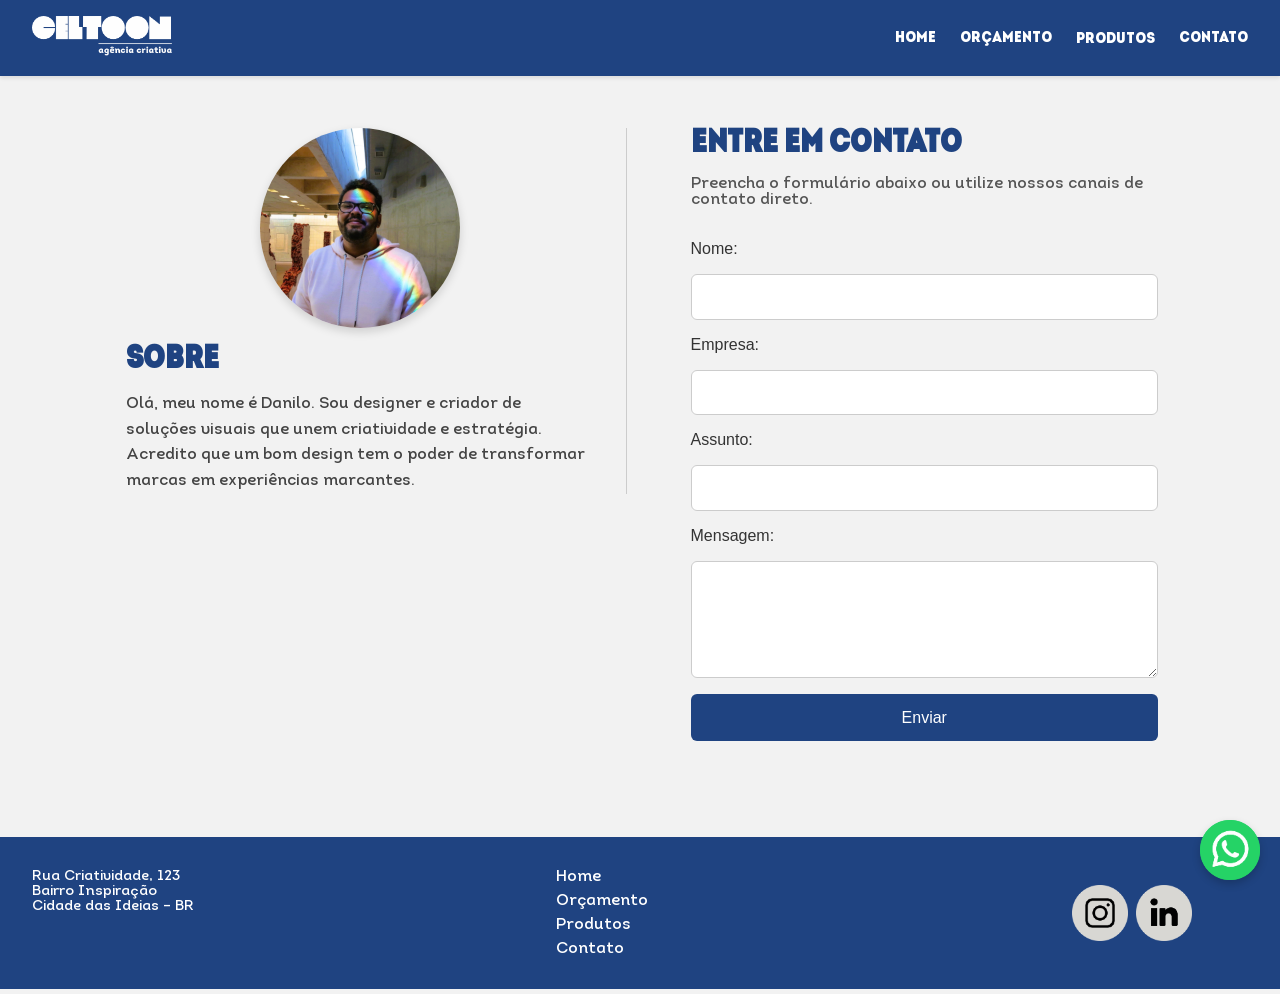
==== contato.html @ dd34f904 "Reduce logo height from 50px to 40px" ====
<!DOCTYPE html>
<html lang="pt-BR">
<head>
  <meta charset="UTF-8">
  <meta name="viewport" content="width=device-width, initial-scale=1.0">
  <title>Contato Celtoon | Solicite seu Projeto de Design e 3D com o Danilo</title>
<meta name="description" content="Tem uma ideia ou projeto? Entre em contato com a Celtoon. Fale diretamente com o Danilo para orçamentos de modelagem 3D, branding e soluções visuais em São Paulo.">
<meta name="keywords" content="contato agência criativa, contratar designer 3d sp, orçamento identidade visual, falar com danilo celtoon, design de embalagens contato">

<meta property="og:type" content="website">
<meta property="og:title" content="Fale com a Celtoon Agência Criativa">
<meta property="og:description" content="Transforme sua marca com soluções de design estratégico. Envie uma mensagem e vamos conversar sobre seu próximo projeto.">
<meta property="og:image" content="https://celtoon.com.br/imagem/sua-foto.JPG"> <meta property="og:url" content="https://celtoon.com.br/contato.html">

<link rel="canonical" href="https://celtoon.com.br/contato.html">
<link rel="icon" type="image/png" href="favicon.png">
  <title>Contato</title>
  <style>
 
      /* ==========================================
     FONTS / RESET / VARIÁVEIS
     ========================================== */
  @font-face {
    font-family: 'IntroCondBlackFree';
    src: url('IntroCondBlackFree.woff2') format('woff2');
    font-weight: normal;
    font-style: normal;
  }
  @font-face {
    font-family: 'IntroRegularAlt';
    src: url('IntroRegularAlt.woff2') format('woff2');
    font-weight: normal;
    font-style: normal;
  }

  :root{
    --brand: #1F4381;
    --brand-dark: #16315f;
    --bg: #f2f2f2;
    --text: #333;
  }

  /* Evita a página mexer lateralmente */
  html, body { overflow-x: hidden; }

  /* RESET */
  * { margin: 0; padding: 0; box-sizing: border-box; }

  body { font-family: 'Arial', sans-serif; background: var(--bg); color: var(--text); }
  a { text-decoration: none; }

  /* FADE-IN: só aplica a ocultação se o JS está presente (classe .js é adicionada via script) */
  .js .fade-in {
    opacity: 0;
    transform: translateY(50px);
    transition: opacity 0.8s ease, transform 0.8s ease;
  }
  .js .fade-in.visible {
    opacity: 1;
    transform: translateY(0);
  }
    
  /* ==========================================
     NAVBAR
     ========================================== */
  nav {
    display: flex; 
    justify-content: space-between; 
    align-items: center;
    padding: 1rem 2rem; 
    background: var(--brand);
    position: fixed; 
    top: 0; 
    left: 0; 
    width: 100%; 
    z-index: 1000;
    box-shadow: 0 2px 4px rgba(0,0,0,0.1); 
    transition: top 0.3s ease;
  }
    
  .logo img { 
    height: 40px; 
  }
  .nav-links { 
    display: flex; 
    align-items: center; 
    gap: 1.5rem; 
    position: relative; 
  }
  .nav-links a { 
    color: #fff; 
    font-family: 'IntroCondBlackFree', sans-serif; 
    font-weight: 500; 
  }
  .dropdown { 
    position: relative; 
  }
  .dropdown-content { 
    display: none; 
    position: absolute; 
    top: 100%; 
    left: 0; 
    background-color: var(--brand); 
    min-width: 200px; 
    border-radius: 4px; 
    box-shadow: 0 2px 8px rgba(0,0,0,0.1); 
  }
  .dropdown-content a { 
    display: block; 
    padding: 0.75rem 1rem; 
    color: #fff; 
  }
  .dropdown:hover .dropdown-content { 
    display: block; 
  }
  .social-icons { 
    display: flex; 
    gap: 0.5rem; 
  }
  .social-icons a { 
    display: flex; 
    justify-content: center; 
    align-items: center; 
    width: 40px; 
    height: 40px; 
    background-color: var(--brand); 
    border-radius: 50%; 
  }
  .social-icons img {
    width: 40px; 
    height: 40px; 
    filter: invert(1); 
  }
  .menu-toggle { 
    display: none; 
    font-size: 2rem; 
    background: none; 
    border: none; 
    color: #fff; 
    cursor: pointer; 
    z-index: 1001; 
  }

  /* NAV - MOBILE */
  @media (max-width: 768px) {
    .menu-toggle { 
      display: block; 
    }
    .nav-links { 
      display: none; 
      flex-direction: column; 
      background: var(--brand); 
      position: absolute; 
      top: 70px; 
      right: 20px; 
      padding: 1rem; 
      box-shadow: 0 4px 10px rgba(0,0,0,0.1); 
      z-index: 999; 
    }
    .nav-links a { 
      color: #fff; 
    }
    .nav-links.active { 
      display: flex; 
    }
    .dropdown-content { 
      position: static; 
      box-shadow: none; 
      margin-top: 0.5rem;
    }
  }

  /* ==========================================
     WHATSAPP FLOAT
     ========================================== */
  .whatsapp-float { 
    position: fixed; 
    width: 60px; 
    height: 60px; 
    bottom: 20px; 
    right: 20px; 
    z-index: 1000; 
    background-color: #25d366; 
    border-radius: 50%; 
    box-shadow: 0 4px 8px rgba(0,0,0,0.2); 
    display: flex; 
    align-items: center; 
    justify-content: center; 
    transition: transform 0.3s; 
  }
  .whatsapp-float:hover { 
    transform: scale(1.1); 
  }
  .whatsapp-float img { 
    width: 60px; 
    height: 60px; 
  }

    
/* === SEÇÃO CONTATO === */
/* Container principal contato */
.contato {
  display: flex;
  justify-content: center;
  align-items: flex-start;
  gap: 2rem;
  max-width: 1100px;
  margin: 6rem auto 4rem auto; /* espaço da navbar */
  padding: 2rem;
  border-left: 4px solid transparent;
}

/* Coluna esquerda (sobre) */
.sobre-contato {
  flex: 1;
  padding-right: 2rem;
  border-right: 1px solid #ccc;
}

.sobre-contato img {
  display: block;              /* permite centralizar */
  margin: 0 auto 1rem auto;    /* centraliza horizontalmente */
  width: 200px;                /* define tamanho fixo */
  height: 200px;               /* mesmo valor para altura */
  border-radius: 50%;          /* deixa circular */
  object-fit: cover;           /* garante que a imagem preencha sem distorcer */
  box-shadow: 0 4px 10px rgba(0,0,0,0.15); /* opcional: sombra elegante */
}

.sobre-contato h2 {
  font-family: 'IntroCondBlackFree', sans-serif;
  font-size: 2rem;
  margin-bottom: 1rem;
  color: #1F4381;
}

.sobre-contato p {
  font-family: 'IntroRegularAlt', sans-serif;
  font-size: 1rem;
  line-height: 1.6;
  color: #444;
}

/* Coluna direita (formulário) */
.form-col {
  flex: 1;
  padding-left: 2rem;
}

.form-col h1 {
  font-family: 'IntroCondBlackFree', sans-serif;
  font-size: 2rem;
  margin-bottom: 1rem;
  color: #1F4381;
}

.form-col p {
  font-family: 'IntroRegularAlt', sans-serif;
  font-size: 1rem;
  margin-bottom: 2rem;
  color: #555;
}

/* Form elegante */
.form-contato {
  display: flex;
  flex-direction: column;
  gap: 1rem;
}

.form-contato input,
.form-contato textarea {
  padding: 0.8rem;
  border: 1px solid #ccc;
  border-radius: 6px;
  font-size: 1rem;
}

.form-contato button {
  background-color: #1F4381;
  color: white;
  border: none;
  padding: 0.9rem;
  border-radius: 6px;
  font-size: 1rem;
  cursor: pointer;
  transition: background 0.3s ease;
}

.form-contato button:hover {
  background-color: #16315e;
}

/* Responsividade: empilha colunas no mobile */
@media (max-width: 768px) {
  .contato {
    flex-direction: column;
    padding: 1rem;
  }

  .sobre-contato {
    border-right: none;
    padding-right: 0;
    margin-bottom: 2rem;
  }

  .form-col {
    padding-left: 0;
  }
}


    
     /* ==========================================
     CTA / CLIENTES / FOOTER
     ========================================== */
  .cta-section { 
    min-height: 100vh; 
    background-image: url('Fundo1.png'); 
    background-size: cover; 
    background-position: center;
    display: flex; 
    align-items: center; 
    justify-content: space-between; 
    padding: 8rem 4rem; 
    color: #fff;
    margin-top: 2rem; 
  }
  .cta-text { 
    font-family: 'IntroCondBlackFree', sans-serif;
    letter-spacing: 1px; 
    width: 50%;
    font-size: 2rem; 
    padding-right: 2rem; 
  }
  .cta-button { 
    width: 50%;
    display: flex;
    justify-content: center;
    align-items: center;
  }
  .cta-button a { 
    padding: 1rem 2rem; 
    background-color: #fff; 
    border-radius: 8px; 
    color: var(--brand); 
    font-family: 'IntroRegularAlt', sans-serif; 
    text-decoration: none; 
    transition: background 0.3s ease; 
  }
  .cta-button a:hover {
    background-color: #e0e0e0;
  }

  /* clientes - agora sem regra .visible separada (usamos .fade-in) */
  .clientes-section { 
    min-height: 60vh; 
    background-color: #fff; 
    padding: 2rem; 
    display: flex; 
    flex-direction: column; 
    justify-content: center; 
    align-items: center;
  }
  .clientes-section h2 {
    font-family: 'IntroCondBlackFree', sans-serif;
    font-size: 2rem; 
    color: var(--brand);
    margin-bottom: 2rem; 
    text-align: center;
  }
  .clientes-grid { 
    display: flex; 
    flex-wrap: wrap; 
    justify-content: center;
    gap: 3rem; 
    max-width: 960px; 
    margin: 0 auto;
  }
  .clientes-grid img { 
    flex: 0 1 calc(25% - 3rem);
    max-width: 120px; 
    height: 60px;
    object-fit: contain; 
    transition: transform 0.3s ease;
  }
  .clientes-grid img:hover { 
    transform: scale(1.1);
  }

  footer { 
    background-color: var(--brand);
    color: white; 
    padding: 2rem; 
    display: flex;
    justify-content: space-between;
    flex-wrap: wrap;
  }
  .footer-address { 
    width: 30%; 
    font-size: 0.9rem;
    font-family: 'IntroRegularAlt', sans-serif; 
  }
  .footer-links { 
    display: flex; 
    flex-direction: column; 
    gap: 0.5rem; width: 30%;
  }
  .footer-links a {
    font-family: 'IntroRegularAlt', sans-serif; 
    color: white; 
    font-weight: 500; 
  }
    
/* Ícones */
.social-icons {
  display: flex;
  gap: 1.5rem;
  align-items: center;
  justify-content: center; /* garante centralização */
  padding-right: 4rem;
}

.social-icons img {
  width: 56px;
  height: 56px;
  transition: opacity 0.3s ease;
}

.social-icons img:hover {
  opacity: 0.8;
}

/* ========== MOBILE ========== */
@media (max-width: 768px) {
  .cta-section {
    flex-direction: column;
    text-align: center;
  }

  .cta-text,
  .cta-button {
    width: 100%;
    padding: 1rem 0;
  }

  /* Esconde endereço e links */
  .footer-address,
  .footer-links {
    display: none;
  }

  /* Centraliza ícones no mobile */
  .social-icons {
    justify-content: center;
    padding-right: 0;
    margin-top: 1rem;
    margin-left: 7rem;     
    gap: 1rem;
  }

  .social-icons img {
    width: 50px;
    height: 50px;
  }

  .nav-links {
    flex-direction: column;
  }
}
    
  </style>
</head>
<body>


  <!-- NAVBAR -->
  <nav>
    <div class="logo"><img src="Logo_png.png" alt="Logo da empresa"></div>
    <button class="menu-toggle" aria-label="Abrir menu">&#9776;</button>
    <div class="nav-links">
      <a href="index.html">Home</a>
      <a href="orcamento.html">Orçamento</a>
      <div class="dropdown">
        <a href="#produtos">Produtos</a>
        <div class="dropdown-content">
          <a href="impressão.html">Impressão</a>
          <a href="criacao.html">Criação</a>
          <a href="digital.html">Digital</a>
          <a href="redes-sociais.html">Redes Sociais</a>
        </div>
      </div>
      <a href="contato.html">Contato</a>
    </div>
  </nav>
  
  <!-- Seção Contato -->
<section class="contato">
  <!-- Coluna esquerda -->
  <div class="sobre-contato">
    <img src="imagem/sua-foto.JPG" alt="Danilo Celso - Designer e Fundador da Celtoon Agência Criativa">
    <h2>Sobre</h2>
    <p>
      Olá, meu nome é Danilo. Sou designer e criador de soluções visuais que unem criatividade e estratégia. 
      Acredito que um bom design tem o poder de transformar marcas em experiências marcantes.
    </p>
  </div>

  <!-- Coluna direita -->
  <div class="form-col">
    <h1>Entre em Contato</h1>
    <p>Preencha o formulário abaixo ou utilize nossos canais de contato direto.</p>

    <form action="https://formspree.io/f/mqakjlep" method="POST" class="form-contato">
      <label for="nome">Nome:</label>
      <input type="text" id="nome" name="nome" required>

      <label for="empresa">Empresa:</label>
      <input type="text" id="empresa" name="empresa">

      <label for="assunto">Assunto:</label>
      <input type="text" id="assunto" name="assunto" required>

      <label for="mensagem">Mensagem:</label>
      <textarea id="mensagem" name="mensagem" rows="5" required></textarea>

      <button type="submit">Enviar</button>
    </form>

  </div>
</section>
  <!-- FOOTER -->
  <footer>
    <div class="footer-address">Rua Criatividade, 123<br>Bairro Inspiração<br>Cidade das Ideias – BR</div>
    <div class="footer-links"><a href="index.html">Home</a><a href="orcamento.html">Orçamento</a><a href="#produtos">Produtos</a><a href="contato.html">Contato</a></div>
    <div class="social-icons"><a href="https://www.instagram.com/celtoon.agencia/" target="_blank"><img src="instagram.png" alt="Instagram"></a><a href="https://www.linkedin.com/in/danilo-celso-da-silva-256686204/" target="_blank"><img src="linkedin.png" alt="LinkedIn"></a></div>
  </footer>

  <a href="https://wa.me/+5511994950389" class="whatsapp-float" target="_blank" aria-label="Fale conosco pelo WhatsApp"><img src="whats2.png" alt="WhatsApp" /></a>



    <script>

  (function(){
    'use strict';

    const $ = sel => document.querySelector(sel);

    // NAVBAR hide on scroll
    (function navbarScroll(){
      const navbar = $('nav');
      if(!navbar) return;
      let lastScrollTop = 0;
      window.addEventListener('scroll', () => {
        const scrollTop = window.scrollY || document.documentElement.scrollTop;
        if (scrollTop > lastScrollTop) navbar.style.top = `-${navbar.offsetHeight}px`;
        else navbar.style.top = '0';
        lastScrollTop = scrollTop <= 0 ? 0 : scrollTop;
      }, { passive: true });
    })();

    // MENU TOGGLE
    (function menuToggle(){
      const toggleBtn = $('.menu-toggle');
      const navLinks = $('.nav-links');
      if(!toggleBtn || !navLinks) return;
      toggleBtn.addEventListener('click', () => navLinks.classList.toggle('active'));
    })();


    })();


  </script>

</body>
</html>
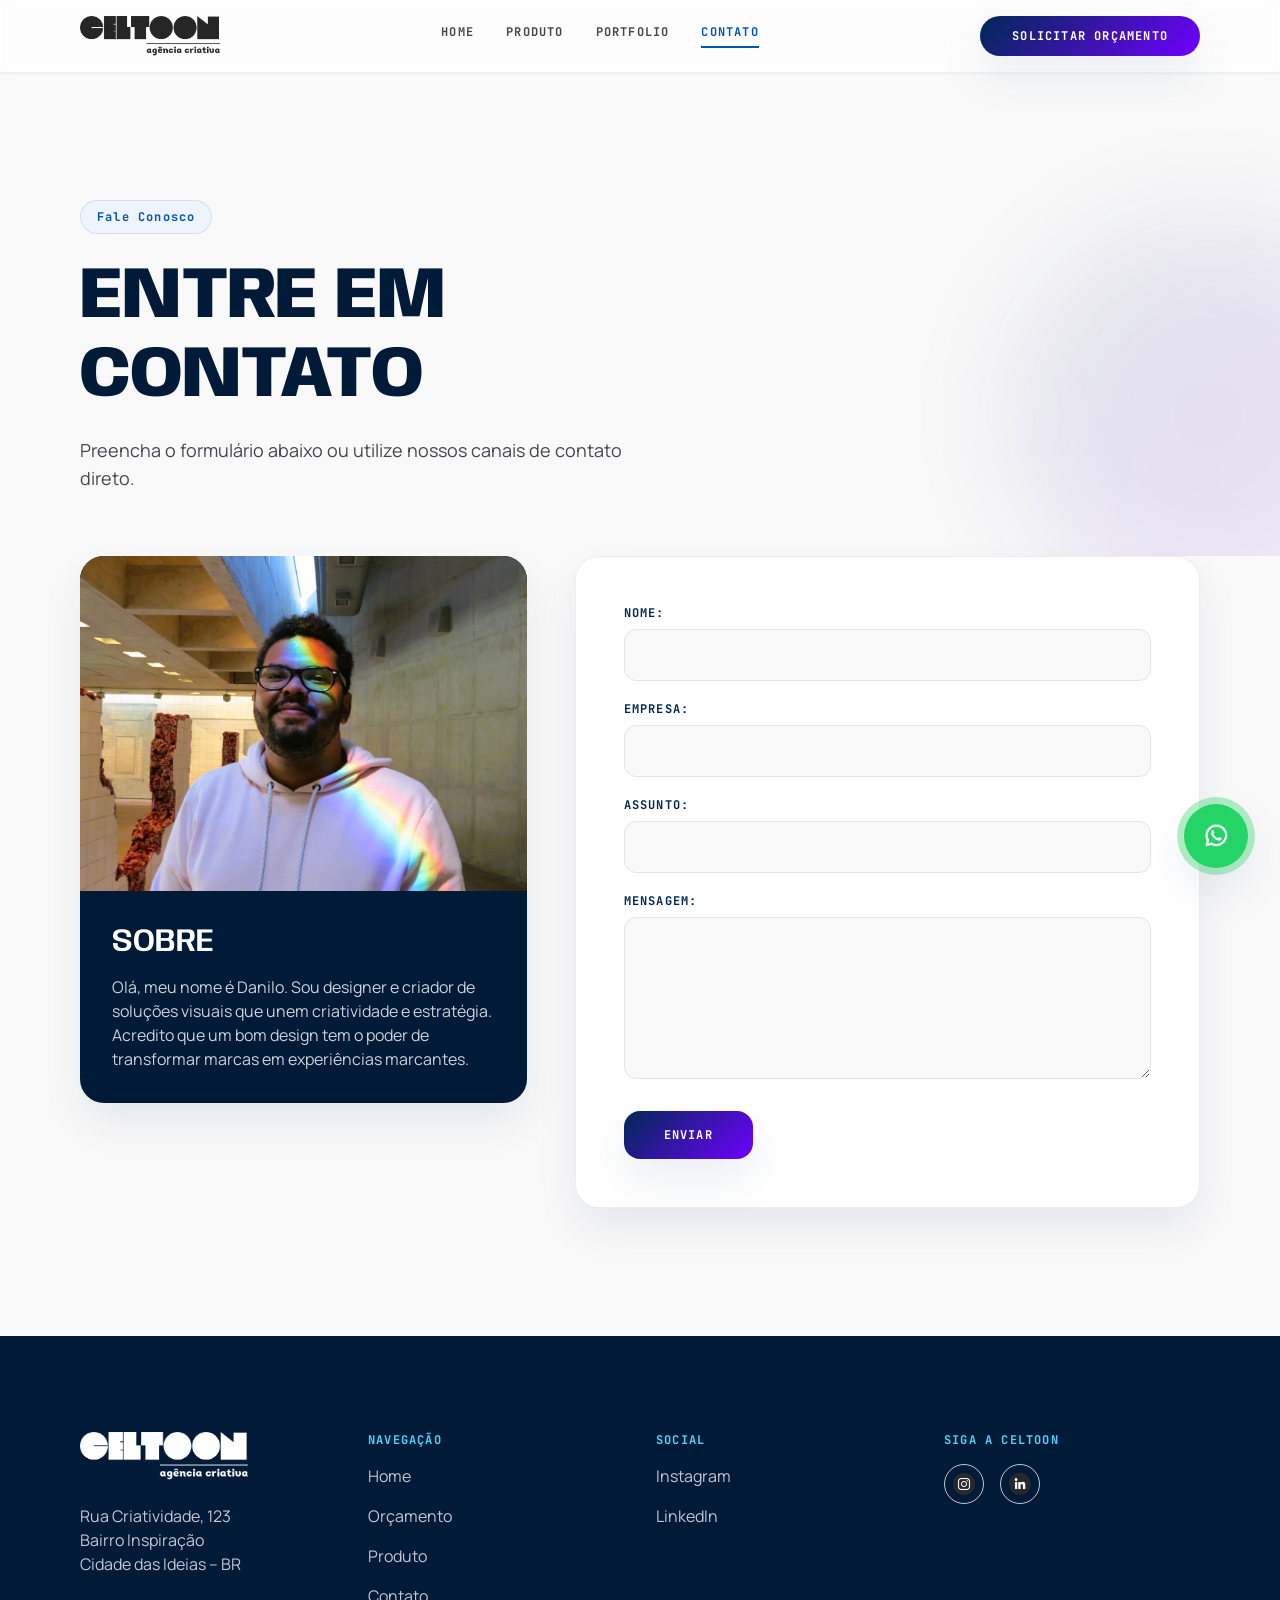
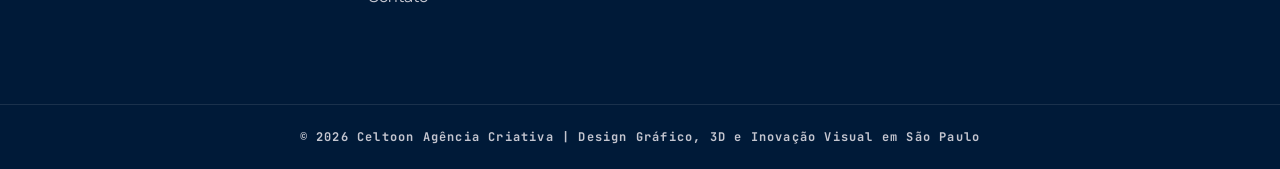
==== commit 9ee11c87: "Redesign complete site based on Figma prototype Implement the new visual identity from the Celtoonxr" ====
--- a/contato.html
+++ b/contato.html
@@ -1,579 +1,217 @@
-
 <!DOCTYPE html>
-<html lang="pt-BR">
+<html lang="pt-br">
 <head>
-  <meta charset="UTF-8">
-  <meta name="viewport" content="width=device-width, initial-scale=1.0">
+  <meta charset="UTF-8" />
+  <meta name="viewport" content="width=device-width, initial-scale=1.0"/>
   <title>Contato Celtoon | Solicite seu Projeto de Design e 3D com o Danilo</title>
-<meta name="description" content="Tem uma ideia ou projeto? Entre em contato com a Celtoon. Fale diretamente com o Danilo para orçamentos de modelagem 3D, branding e soluções visuais em São Paulo.">
-<meta name="keywords" content="contato agência criativa, contratar designer 3d sp, orçamento identidade visual, falar com danilo celtoon, design de embalagens contato">
-
-<meta property="og:type" content="website">
-<meta property="og:title" content="Fale com a Celtoon Agência Criativa">
-<meta property="og:description" content="Transforme sua marca com soluções de design estratégico. Envie uma mensagem e vamos conversar sobre seu próximo projeto.">
-<meta property="og:image" content="https://celtoon.com.br/imagem/sua-foto.JPG"> <meta property="og:url" content="https://celtoon.com.br/contato.html">
-
-<link rel="canonical" href="https://celtoon.com.br/contato.html">
-<link rel="icon" type="image/png" href="favicon.png">
-  <title>Contato</title>
+  <meta name="description" content="Tem uma ideia ou projeto? Entre em contato com a Celtoon. Fale diretamente com o Danilo para orçamentos de modelagem 3D, branding e soluções visuais em São Paulo.">
+  <meta name="keywords" content="contato agência criativa, contratar designer 3d sp, orçamento identidade visual, falar com danilo celtoon, design de embalagens contato">
+  <meta property="og:type" content="website">
+  <meta property="og:title" content="Contato | Celtoon Agência Criativa">
+  <meta property="og:description" content="Entre em contato com a Celtoon Agência Criativa.">
+  <meta property="og:url" content="https://celtoon.com.br/contato.html">
+
+  <link rel="icon" type="image/png" href="favicon.png">
+  <link rel="canonical" href="https://celtoon.com.br/contato.html">
+
+  <script>document.documentElement.classList.add('js');</script>
+
+  <link rel="preconnect" href="https://fonts.googleapis.com">
+  <link rel="preconnect" href="https://fonts.gstatic.com" crossorigin>
+  <link href="https://fonts.googleapis.com/css2?family=Anybody:wght@400;600;700;800&family=JetBrains+Mono:wght@700&family=Manrope:wght@400;500&display=swap" rel="stylesheet">
+  <link rel="stylesheet" href="assets/celtoon.css">
+
   <style>
- 
-      /* ==========================================
-     FONTS / RESET / VARIÁVEIS
-     ========================================== */
-  @font-face {
-    font-family: 'IntroCondBlackFree';
-    src: url('IntroCondBlackFree.woff2') format('woff2');
-    font-weight: normal;
-    font-style: normal;
-  }
-  @font-face {
-    font-family: 'IntroRegularAlt';
-    src: url('IntroRegularAlt.woff2') format('woff2');
-    font-weight: normal;
-    font-style: normal;
-  }
-
-  :root{
-    --brand: #1F4381;
-    --brand-dark: #16315f;
-    --bg: #f2f2f2;
-    --text: #333;
-  }
-
-  /* Evita a página mexer lateralmente */
-  html, body { overflow-x: hidden; }
-
-  /* RESET */
-  * { margin: 0; padding: 0; box-sizing: border-box; }
-
-  body { font-family: 'Arial', sans-serif; background: var(--bg); color: var(--text); }
-  a { text-decoration: none; }
-
-  /* FADE-IN: só aplica a ocultação se o JS está presente (classe .js é adicionada via script) */
-  .js .fade-in {
-    opacity: 0;
-    transform: translateY(50px);
-    transition: opacity 0.8s ease, transform 0.8s ease;
-  }
-  .js .fade-in.visible {
-    opacity: 1;
-    transform: translateY(0);
-  }
-    
-  /* ==========================================
-     NAVBAR
-     ========================================== */
-  nav {
-    display: flex; 
-    justify-content: space-between; 
-    align-items: center;
-    padding: 1rem 2rem; 
-    background: var(--brand);
-    position: fixed; 
-    top: 0; 
-    left: 0; 
-    width: 100%; 
-    z-index: 1000;
-    box-shadow: 0 2px 4px rgba(0,0,0,0.1); 
-    transition: top 0.3s ease;
-  }
-    
-  .logo img { 
-    height: 40px; 
-  }
-  .nav-links { 
-    display: flex; 
-    align-items: center; 
-    gap: 1.5rem; 
-    position: relative; 
-  }
-  .nav-links a { 
-    color: #fff; 
-    font-family: 'IntroCondBlackFree', sans-serif; 
-    font-weight: 500; 
-  }
-  .dropdown { 
-    position: relative; 
-  }
-  .dropdown-content { 
-    display: none; 
-    position: absolute; 
-    top: 100%; 
-    left: 0; 
-    background-color: var(--brand); 
-    min-width: 200px; 
-    border-radius: 4px; 
-    box-shadow: 0 2px 8px rgba(0,0,0,0.1); 
-  }
-  .dropdown-content a { 
-    display: block; 
-    padding: 0.75rem 1rem; 
-    color: #fff; 
-  }
-  .dropdown:hover .dropdown-content { 
-    display: block; 
-  }
-  .social-icons { 
-    display: flex; 
-    gap: 0.5rem; 
-  }
-  .social-icons a { 
-    display: flex; 
-    justify-content: center; 
-    align-items: center; 
-    width: 40px; 
-    height: 40px; 
-    background-color: var(--brand); 
-    border-radius: 50%; 
-  }
-  .social-icons img {
-    width: 40px; 
-    height: 40px; 
-    filter: invert(1); 
-  }
-  .menu-toggle { 
-    display: none; 
-    font-size: 2rem; 
-    background: none; 
-    border: none; 
-    color: #fff; 
-    cursor: pointer; 
-    z-index: 1001; 
-  }
-
-  /* NAV - MOBILE */
-  @media (max-width: 768px) {
-    .menu-toggle { 
-      display: block; 
-    }
-    .nav-links { 
-      display: none; 
-      flex-direction: column; 
-      background: var(--brand); 
-      position: absolute; 
-      top: 70px; 
-      right: 20px; 
-      padding: 1rem; 
-      box-shadow: 0 4px 10px rgba(0,0,0,0.1); 
-      z-index: 999; 
-    }
-    .nav-links a { 
-      color: #fff; 
-    }
-    .nav-links.active { 
-      display: flex; 
-    }
-    .dropdown-content { 
-      position: static; 
-      box-shadow: none; 
-      margin-top: 0.5rem;
-    }
-  }
-
-  /* ==========================================
-     WHATSAPP FLOAT
-     ========================================== */
-  .whatsapp-float { 
-    position: fixed; 
-    width: 60px; 
-    height: 60px; 
-    bottom: 20px; 
-    right: 20px; 
-    z-index: 1000; 
-    background-color: #25d366; 
-    border-radius: 50%; 
-    box-shadow: 0 4px 8px rgba(0,0,0,0.2); 
-    display: flex; 
-    align-items: center; 
-    justify-content: center; 
-    transition: transform 0.3s; 
-  }
-  .whatsapp-float:hover { 
-    transform: scale(1.1); 
-  }
-  .whatsapp-float img { 
-    width: 60px; 
-    height: 60px; 
-  }
-
-    
-/* === SEÇÃO CONTATO === */
-/* Container principal contato */
-.contato {
-  display: flex;
-  justify-content: center;
-  align-items: flex-start;
-  gap: 2rem;
-  max-width: 1100px;
-  margin: 6rem auto 4rem auto; /* espaço da navbar */
-  padding: 2rem;
-  border-left: 4px solid transparent;
-}
-
-/* Coluna esquerda (sobre) */
-.sobre-contato {
-  flex: 1;
-  padding-right: 2rem;
-  border-right: 1px solid #ccc;
-}
-
-.sobre-contato img {
-  display: block;              /* permite centralizar */
-  margin: 0 auto 1rem auto;    /* centraliza horizontalmente */
-  width: 200px;                /* define tamanho fixo */
-  height: 200px;               /* mesmo valor para altura */
-  border-radius: 50%;          /* deixa circular */
-  object-fit: cover;           /* garante que a imagem preencha sem distorcer */
-  box-shadow: 0 4px 10px rgba(0,0,0,0.15); /* opcional: sombra elegante */
-}
-
-.sobre-contato h2 {
-  font-family: 'IntroCondBlackFree', sans-serif;
-  font-size: 2rem;
-  margin-bottom: 1rem;
-  color: #1F4381;
-}
-
-.sobre-contato p {
-  font-family: 'IntroRegularAlt', sans-serif;
-  font-size: 1rem;
-  line-height: 1.6;
-  color: #444;
-}
-
-/* Coluna direita (formulário) */
-.form-col {
-  flex: 1;
-  padding-left: 2rem;
-}
-
-.form-col h1 {
-  font-family: 'IntroCondBlackFree', sans-serif;
-  font-size: 2rem;
-  margin-bottom: 1rem;
-  color: #1F4381;
-}
-
-.form-col p {
-  font-family: 'IntroRegularAlt', sans-serif;
-  font-size: 1rem;
-  margin-bottom: 2rem;
-  color: #555;
-}
-
-/* Form elegante */
-.form-contato {
-  display: flex;
-  flex-direction: column;
-  gap: 1rem;
-}
-
-.form-contato input,
-.form-contato textarea {
-  padding: 0.8rem;
-  border: 1px solid #ccc;
-  border-radius: 6px;
-  font-size: 1rem;
-}
-
-.form-contato button {
-  background-color: #1F4381;
-  color: white;
-  border: none;
-  padding: 0.9rem;
-  border-radius: 6px;
-  font-size: 1rem;
-  cursor: pointer;
-  transition: background 0.3s ease;
-}
-
-.form-contato button:hover {
-  background-color: #16315e;
-}
-
-/* Responsividade: empilha colunas no mobile */
-@media (max-width: 768px) {
-  .contato {
-    flex-direction: column;
-    padding: 1rem;
-  }
-
-  .sobre-contato {
-    border-right: none;
-    padding-right: 0;
-    margin-bottom: 2rem;
-  }
-
-  .form-col {
-    padding-left: 0;
-  }
-}
-
-
-    
-     /* ==========================================
-     CTA / CLIENTES / FOOTER
-     ========================================== */
-  .cta-section { 
-    min-height: 100vh; 
-    background-image: url('Fundo1.png'); 
-    background-size: cover; 
-    background-position: center;
-    display: flex; 
-    align-items: center; 
-    justify-content: space-between; 
-    padding: 8rem 4rem; 
-    color: #fff;
-    margin-top: 2rem; 
-  }
-  .cta-text { 
-    font-family: 'IntroCondBlackFree', sans-serif;
-    letter-spacing: 1px; 
-    width: 50%;
-    font-size: 2rem; 
-    padding-right: 2rem; 
-  }
-  .cta-button { 
-    width: 50%;
-    display: flex;
-    justify-content: center;
-    align-items: center;
-  }
-  .cta-button a { 
-    padding: 1rem 2rem; 
-    background-color: #fff; 
-    border-radius: 8px; 
-    color: var(--brand); 
-    font-family: 'IntroRegularAlt', sans-serif; 
-    text-decoration: none; 
-    transition: background 0.3s ease; 
-  }
-  .cta-button a:hover {
-    background-color: #e0e0e0;
-  }
-
-  /* clientes - agora sem regra .visible separada (usamos .fade-in) */
-  .clientes-section { 
-    min-height: 60vh; 
-    background-color: #fff; 
-    padding: 2rem; 
-    display: flex; 
-    flex-direction: column; 
-    justify-content: center; 
-    align-items: center;
-  }
-  .clientes-section h2 {
-    font-family: 'IntroCondBlackFree', sans-serif;
-    font-size: 2rem; 
-    color: var(--brand);
-    margin-bottom: 2rem; 
-    text-align: center;
-  }
-  .clientes-grid { 
-    display: flex; 
-    flex-wrap: wrap; 
-    justify-content: center;
-    gap: 3rem; 
-    max-width: 960px; 
-    margin: 0 auto;
-  }
-  .clientes-grid img { 
-    flex: 0 1 calc(25% - 3rem);
-    max-width: 120px; 
-    height: 60px;
-    object-fit: contain; 
-    transition: transform 0.3s ease;
-  }
-  .clientes-grid img:hover { 
-    transform: scale(1.1);
-  }
-
-  footer { 
-    background-color: var(--brand);
-    color: white; 
-    padding: 2rem; 
-    display: flex;
-    justify-content: space-between;
-    flex-wrap: wrap;
-  }
-  .footer-address { 
-    width: 30%; 
-    font-size: 0.9rem;
-    font-family: 'IntroRegularAlt', sans-serif; 
-  }
-  .footer-links { 
-    display: flex; 
-    flex-direction: column; 
-    gap: 0.5rem; width: 30%;
-  }
-  .footer-links a {
-    font-family: 'IntroRegularAlt', sans-serif; 
-    color: white; 
-    font-weight: 500; 
-  }
-    
-/* Ícones */
-.social-icons {
-  display: flex;
-  gap: 1.5rem;
-  align-items: center;
-  justify-content: center; /* garante centralização */
-  padding-right: 4rem;
-}
-
-.social-icons img {
-  width: 56px;
-  height: 56px;
-  transition: opacity 0.3s ease;
-}
-
-.social-icons img:hover {
-  opacity: 0.8;
-}
-
-/* ========== MOBILE ========== */
-@media (max-width: 768px) {
-  .cta-section {
-    flex-direction: column;
-    text-align: center;
-  }
-
-  .cta-text,
-  .cta-button {
-    width: 100%;
-    padding: 1rem 0;
-  }
-
-  /* Esconde endereço e links */
-  .footer-address,
-  .footer-links {
-    display: none;
-  }
-
-  /* Centraliza ícones no mobile */
-  .social-icons {
-    justify-content: center;
-    padding-right: 0;
-    margin-top: 1rem;
-    margin-left: 7rem;     
-    gap: 1rem;
-  }
-
-  .social-icons img {
-    width: 50px;
-    height: 50px;
-  }
-
-  .nav-links {
-    flex-direction: column;
-  }
-}
-    
+  .contato-section{
+    padding-bottom:128px;
+  }
+  .contato-grid{
+    max-width: var(--container);
+    margin:0 auto;
+    padding:0 var(--pad-x);
+    display:grid;
+    grid-template-columns: 5fr 7fr;
+    gap:48px;
+    align-items:start;
+  }
+
+  /* Coluna Sobre */
+  .sobre-card{
+    background: var(--navy-950);
+    border-radius: var(--radius-card);
+    box-shadow: var(--shadow-card);
+    overflow:hidden;
+    color:#fff;
+  }
+  .sobre-card img{
+    width:100%;
+    aspect-ratio: 4 / 3;
+    object-fit:cover;
+  }
+  .sobre-card .sobre-body{
+    padding:32px;
+  }
+  .sobre-card h2{
+    font-family: var(--font-display);
+    font-variation-settings: "wdth" 100;
+    font-weight:600;
+    font-size:32px;
+    line-height:40px;
+    margin-bottom:12px;
+    text-transform:uppercase;
+  }
+  .sobre-card p{
+    font-size:16px;
+    line-height:24px;
+    color: rgba(255,255,255,0.8);
+  }
+
+  /* Coluna Formulário */
+  .form-contato{
+    background:#fff;
+    border:1px solid #eee;
+    border-radius: var(--radius-card);
+    box-shadow: var(--shadow-card);
+    padding:48px;
+    display:flex;
+    flex-direction:column;
+  }
+  .form-contato label{
+    font-family: var(--font-mono);
+    font-weight:700;
+    font-size:12px;
+    line-height:16px;
+    letter-spacing:1.2px;
+    text-transform:uppercase;
+    color: var(--navy-800);
+    margin-top:20px;
+    margin-bottom:8px;
+  }
+  .form-contato label:first-of-type{ margin-top:0; }
+  .form-contato input[type="text"],
+  .form-contato textarea{
+    width:100%;
+    padding:14px 16px;
+    font-family: var(--font-body);
+    font-size:16px;
+    color: var(--gray-700);
+    background: var(--bg);
+    border:1px solid #e3e5ea;
+    border-radius:12px;
+    outline:none;
+    resize:vertical;
+    transition: border-color .2s ease, box-shadow .2s ease;
+  }
+  .form-contato input[type="text"]:focus,
+  .form-contato textarea:focus{
+    border-color: var(--blue);
+    box-shadow: 0 0 0 3px rgba(0,86,179,0.12);
+  }
+  .form-contato button[type="submit"]{
+    margin-top:32px;
+    align-self:flex-start;
+    border:none;
+  }
+
+  @media (max-width: 992px){
+    .contato-grid{ grid-template-columns: 1fr; }
+  }
+  @media (max-width: 768px){
+    .form-contato{ padding:28px 20px; }
+    .form-contato button[type="submit"]{ width:100%; }
+  }
   </style>
 </head>
 <body>
 
-
   <!-- NAVBAR -->
-  <nav>
-    <div class="logo"><img src="Logo_png.png" alt="Logo da empresa"></div>
-    <button class="menu-toggle" aria-label="Abrir menu">&#9776;</button>
-    <div class="nav-links">
-      <a href="index.html">Home</a>
-      <a href="orcamento.html">Orçamento</a>
-      <div class="dropdown">
-        <a href="#produtos">Produtos</a>
-        <div class="dropdown-content">
-          <a href="impressão.html">Impressão</a>
-          <a href="criacao.html">Criação</a>
-          <a href="digital.html">Digital</a>
-          <a href="redes-sociais.html">Redes Sociais</a>
+  <nav class="navbar">
+    <div class="navbar-inner">
+      <a href="index.html" class="logo"><img src="Logo_png.png" alt="Celtoon Agência Criativa"></a>
+      <button class="menu-toggle" aria-label="Abrir menu">&#9776;</button>
+      <div class="nav-links">
+        <a href="index.html">Home</a>
+        <a href="produto.html">Produto</a>
+        <a href="portfolio.html">Portfolio</a>
+        <a href="contato.html" class="active">Contato</a>
+      </div>
+      <a href="orcamento.html" class="btn btn-pill-grad nav-cta">Solicitar Orçamento</a>
+    </div>
+  </nav>
+
+  <!-- HERO -->
+  <header class="page-hero">
+    <div class="container">
+      <span class="badge mono-label">Fale Conosco</span>
+      <h1>Entre em<br>Contato</h1>
+      <p>Preencha o formulário abaixo ou utilize nossos canais de contato direto.</p>
+    </div>
+  </header>
+
+  <!-- CONTATO -->
+  <section class="contato-section fade-in">
+    <div class="contato-grid">
+      <div class="sobre-card">
+        <img src="imagem/sua-foto.JPG" alt="Danilo Celso - Designer e Fundador da Celtoon Agência Criativa">
+        <div class="sobre-body">
+          <h2>Sobre</h2>
+          <p>Olá, meu nome é Danilo. Sou designer e criador de soluções visuais que unem criatividade e estratégia. Acredito que um bom design tem o poder de transformar marcas em experiências marcantes.</p>
         </div>
       </div>
-      <a href="contato.html">Contato</a>
-    </div>
-  </nav>
-  
-  <!-- Seção Contato -->
-<section class="contato">
-  <!-- Coluna esquerda -->
-  <div class="sobre-contato">
-    <img src="imagem/sua-foto.JPG" alt="Danilo Celso - Designer e Fundador da Celtoon Agência Criativa">
-    <h2>Sobre</h2>
-    <p>
-      Olá, meu nome é Danilo. Sou designer e criador de soluções visuais que unem criatividade e estratégia. 
-      Acredito que um bom design tem o poder de transformar marcas em experiências marcantes.
-    </p>
-  </div>
-
-  <!-- Coluna direita -->
-  <div class="form-col">
-    <h1>Entre em Contato</h1>
-    <p>Preencha o formulário abaixo ou utilize nossos canais de contato direto.</p>
-
-    <form action="https://formspree.io/f/mqakjlep" method="POST" class="form-contato">
-      <label for="nome">Nome:</label>
-      <input type="text" id="nome" name="nome" required>
-
-      <label for="empresa">Empresa:</label>
-      <input type="text" id="empresa" name="empresa">
-
-      <label for="assunto">Assunto:</label>
-      <input type="text" id="assunto" name="assunto" required>
-
-      <label for="mensagem">Mensagem:</label>
-      <textarea id="mensagem" name="mensagem" rows="5" required></textarea>
-
-      <button type="submit">Enviar</button>
-    </form>
-
-  </div>
-</section>
+
+      <form action="https://formspree.io/f/mqakjlep" method="POST" class="form-contato">
+        <label for="nome">Nome:</label>
+        <input type="text" id="nome" name="nome" required>
+
+        <label for="empresa">Empresa:</label>
+        <input type="text" id="empresa" name="empresa">
+
+        <label for="assunto">Assunto:</label>
+        <input type="text" id="assunto" name="assunto" required>
+
+        <label for="mensagem">Mensagem:</label>
+        <textarea id="mensagem" name="mensagem" rows="6" required></textarea>
+
+        <button type="submit" class="btn btn-grad">Enviar</button>
+      </form>
+    </div>
+  </section>
+
   <!-- FOOTER -->
-  <footer>
-    <div class="footer-address">Rua Criatividade, 123<br>Bairro Inspiração<br>Cidade das Ideias – BR</div>
-    <div class="footer-links"><a href="index.html">Home</a><a href="orcamento.html">Orçamento</a><a href="#produtos">Produtos</a><a href="contato.html">Contato</a></div>
-    <div class="social-icons"><a href="https://www.instagram.com/celtoon.agencia/" target="_blank"><img src="instagram.png" alt="Instagram"></a><a href="https://www.linkedin.com/in/danilo-celso-da-silva-256686204/" target="_blank"><img src="linkedin.png" alt="LinkedIn"></a></div>
+  <footer class="footer">
+    <div class="footer-top">
+      <div class="footer-brand">
+        <img src="Logo_png.png" alt="Celtoon">
+        <p>Rua Criatividade, 123<br>Bairro Inspiração<br>Cidade das Ideias – BR</p>
+      </div>
+      <div class="footer-col">
+        <h4>Navegação</h4>
+        <a href="index.html">Home</a>
+        <a href="orcamento.html">Orçamento</a>
+        <a href="produto.html">Produto</a>
+        <a href="contato.html">Contato</a>
+      </div>
+      <div class="footer-col">
+        <h4>Social</h4>
+        <a href="https://www.instagram.com/celtoon.agencia/" target="_blank" rel="noopener">Instagram</a>
+        <a href="https://www.linkedin.com/in/danilo-celso-da-silva-256686204/" target="_blank" rel="noopener">LinkedIn</a>
+      </div>
+      <div class="footer-col">
+        <h4>Siga a Celtoon</h4>
+        <div class="footer-social-circles">
+          <a href="https://www.instagram.com/celtoon.agencia/" target="_blank" rel="noopener" aria-label="Instagram"><img src="instagram.png" alt="Instagram"></a>
+          <a href="https://www.linkedin.com/in/danilo-celso-da-silva-256686204/" target="_blank" rel="noopener" aria-label="LinkedIn"><img src="linkedin.png" alt="LinkedIn"></a>
+        </div>
+      </div>
+    </div>
+    <div class="footer-bottom">
+      <p>© 2026 Celtoon Agência Criativa | Design Gráfico, 3D e Inovação Visual em São Paulo</p>
+    </div>
   </footer>
 
-  <a href="https://wa.me/+5511994950389" class="whatsapp-float" target="_blank" aria-label="Fale conosco pelo WhatsApp"><img src="whats2.png" alt="WhatsApp" /></a>
-
-
-
-    <script>
-
-  (function(){
-    'use strict';
-
-    const $ = sel => document.querySelector(sel);
-
-    // NAVBAR hide on scroll
-    (function navbarScroll(){
-      const navbar = $('nav');
-      if(!navbar) return;
-      let lastScrollTop = 0;
-      window.addEventListener('scroll', () => {
-        const scrollTop = window.scrollY || document.documentElement.scrollTop;
-        if (scrollTop > lastScrollTop) navbar.style.top = `-${navbar.offsetHeight}px`;
-        else navbar.style.top = '0';
-        lastScrollTop = scrollTop <= 0 ? 0 : scrollTop;
-      }, { passive: true });
-    })();
-
-    // MENU TOGGLE
-    (function menuToggle(){
-      const toggleBtn = $('.menu-toggle');
-      const navLinks = $('.nav-links');
-      if(!toggleBtn || !navLinks) return;
-      toggleBtn.addEventListener('click', () => navLinks.classList.toggle('active'));
-    })();
-
-
-    })();
-
-
-  </script>
-
+  <!-- WHATSAPP -->
+  <a href="https://wa.me/+5511994950389" class="whatsapp-float" target="_blank" rel="noopener" aria-label="Fale conosco pelo WhatsApp"><img src="whats2.png" alt="WhatsApp"></a>
+
+  <script src="assets/celtoon.js"></script>
 </body>
 </html>
--- a/assets/celtoon.css
+++ b/assets/celtoon.css
@@ -0,0 +1,506 @@
+/* ==========================================================
+   CELTOON — Design System (baseado no protótipo Figma)
+   ========================================================== */
+
+:root{
+  --navy-950: #001a38;
+  --navy-800: #002855;
+  --purple:   #7000ff;
+  --blue:     #0056b3;
+  --cyan:     #4cd6ff;
+  --gray-700: #43474f;
+  --gray-400: #747780;
+  --gray-300: #c4c6d0;
+  --bg:       #f9f9f9;
+  --bg-alt:   #f3f3f3;
+  --whatsapp: #25d366;
+
+  --grad: linear-gradient(135deg, #002855 0%, #7000ff 100%);
+
+  --shadow-card: 0 20px 40px rgba(0, 40, 85, 0.08);
+  --shadow-drop: 0 20px 20px rgba(0, 40, 85, 0.08);
+
+  --font-display: 'Anybody', 'Arial Black', sans-serif;
+  --font-body: 'Manrope', 'Segoe UI', sans-serif;
+  --font-mono: 'JetBrains Mono', 'Courier New', monospace;
+
+  --radius-card: 24px;
+  --radius-btn: 16px;
+  --container: 1440px;
+  --pad-x: 80px;
+}
+
+*{ margin:0; padding:0; box-sizing:border-box; }
+html{ scroll-behavior:smooth; }
+html, body{ overflow-x:hidden; }
+
+body{
+  font-family: var(--font-body);
+  background: var(--bg);
+  color: var(--gray-700);
+  font-size: 16px;
+  line-height: 24px;
+}
+
+a{ text-decoration:none; color:inherit; }
+img{ max-width:100%; display:block; }
+button{ font-family:inherit; cursor:pointer; }
+
+/* ---------- Utilidades ---------- */
+.container{
+  max-width: var(--container);
+  margin: 0 auto;
+  padding-left: var(--pad-x);
+  padding-right: var(--pad-x);
+}
+
+.mono-label{
+  font-family: var(--font-mono);
+  font-weight: 700;
+  font-size: 12px;
+  line-height: 16px;
+  letter-spacing: 1.2px;
+}
+
+.section-title{
+  font-family: var(--font-display);
+  font-variation-settings: "wdth" 100;
+  font-weight: 700;
+  font-size: 48px;
+  line-height: 56px;
+  color: var(--navy-950);
+  text-transform: uppercase;
+}
+
+.grad-divider{
+  width: 80px;
+  height: 4px;
+  border-radius: 9999px;
+  background: var(--grad);
+}
+
+/* Fade-in on scroll (só quando JS presente) */
+.js .fade-in{
+  opacity: 0;
+  transform: translateY(40px);
+  transition: opacity .8s ease, transform .8s ease;
+}
+.js .fade-in.visible{
+  opacity: 1;
+  transform: translateY(0);
+}
+
+/* ---------- Botões ---------- */
+.btn{
+  display:inline-flex;
+  align-items:center;
+  justify-content:center;
+  font-family: var(--font-mono);
+  font-weight:700;
+  font-size:12px;
+  line-height:16px;
+  letter-spacing:1.2px;
+  text-transform: uppercase;
+  border:none;
+  transition: transform .3s ease, box-shadow .3s ease, background .3s ease, color .3s ease;
+}
+.btn-grad{
+  background: var(--grad);
+  color:#fff;
+  padding:16px 40px;
+  border-radius: var(--radius-btn);
+  filter: drop-shadow(var(--shadow-drop));
+}
+.btn-grad:hover{
+  transform: translateY(-3px);
+  filter: drop-shadow(0 24px 28px rgba(0,40,85,0.16));
+}
+.btn-outline{
+  background:transparent;
+  border:2px solid var(--navy-800);
+  color: var(--navy-800);
+  padding:16px 40px;
+  border-radius: var(--radius-btn);
+}
+.btn-outline:hover{
+  background: var(--navy-800);
+  color:#fff;
+  transform: translateY(-3px);
+}
+.btn-pill{
+  background: var(--navy-800);
+  color:#fff;
+  padding:12px 32px;
+  border-radius:9999px;
+}
+.btn-pill:hover{
+  background: var(--navy-950);
+  transform: translateY(-2px);
+}
+.btn-pill-grad{
+  background: var(--grad);
+  color:#fff;
+  padding:12px 32px;
+  border-radius:9999px;
+  filter: drop-shadow(var(--shadow-drop));
+}
+.btn-pill-grad:hover{
+  transform: translateY(-2px);
+  filter: drop-shadow(0 24px 24px rgba(0,40,85,0.16));
+}
+
+/* ---------- NAVBAR ---------- */
+.navbar{
+  position:fixed;
+  top:0; left:0; right:0;
+  z-index:1000;
+  background: rgba(255,255,255,0.7);
+  backdrop-filter: blur(6px);
+  -webkit-backdrop-filter: blur(6px);
+  border-bottom:1px solid rgba(0,26,56,0.06);
+  box-shadow: 0 1px 2px rgba(0,0,0,0.05);
+  transition: top .3s ease;
+}
+.navbar-inner{
+  max-width: var(--container);
+  margin:0 auto;
+  padding:16px var(--pad-x);
+  display:flex;
+  align-items:center;
+  justify-content:space-between;
+  gap:24px;
+}
+.navbar .logo img{
+  height:40px;
+  width:auto;
+  /* logo original é branco — escurece para o navbar claro */
+  filter: brightness(0.15);
+}
+.nav-links{
+  display:flex;
+  align-items:center;
+  gap:32px;
+}
+.nav-links a{
+  font-family: var(--font-mono);
+  font-weight:700;
+  font-size:12px;
+  line-height:16px;
+  letter-spacing:1.2px;
+  text-transform:uppercase;
+  color: var(--gray-700);
+  padding-bottom:6px;
+  border-bottom:2px solid transparent;
+  transition: color .2s ease, border-color .2s ease;
+}
+.nav-links a:hover{ color: var(--blue); }
+.nav-links a.active{
+  color: var(--blue);
+  border-bottom-color: var(--blue);
+}
+.nav-cta{ flex-shrink:0; }
+.menu-toggle{
+  display:none;
+  font-size:1.8rem;
+  background:none;
+  border:none;
+  color: var(--navy-950);
+  z-index:1001;
+}
+
+/* ---------- FOOTER ---------- */
+.footer{
+  background: var(--navy-950);
+  color: var(--gray-300);
+}
+.footer-top{
+  max-width: var(--container);
+  margin:0 auto;
+  padding:96px var(--pad-x) 80px;
+  display:grid;
+  grid-template-columns: repeat(4, 1fr);
+  gap:32px;
+}
+.footer .footer-brand img{
+  height:48px;
+  width:auto;
+  margin-bottom:24px;
+}
+.footer-brand p{
+  max-width:320px;
+  font-size:16px;
+  line-height:24px;
+}
+.footer-col h4{
+  font-family: var(--font-mono);
+  font-weight:700;
+  font-size:12px;
+  line-height:16px;
+  letter-spacing:1.2px;
+  text-transform:uppercase;
+  color: var(--cyan);
+  margin-bottom:16px;
+}
+.footer-col a{
+  display:block;
+  font-size:16px;
+  line-height:24px;
+  margin-bottom:16px;
+  color: var(--gray-300);
+  transition: color .2s ease;
+}
+.footer-col a:hover{ color:#fff; }
+.footer-social-circles{
+  display:flex;
+  gap:16px;
+  margin-top:8px;
+}
+.footer-social-circles a{
+  width:40px; height:40px;
+  border:1px solid var(--gray-300);
+  border-radius:9999px;
+  display:flex;
+  align-items:center;
+  justify-content:center;
+  margin-bottom:0;
+  transition: background .2s ease, border-color .2s ease;
+}
+.footer-social-circles a:hover{
+  background: rgba(255,255,255,0.1);
+  border-color:#fff;
+}
+.footer-social-circles img{
+  width:22px; height:22px;
+}
+.footer-bottom{
+  border-top:1px solid rgba(255,255,255,0.1);
+  padding:24px var(--pad-x);
+  text-align:center;
+}
+.footer-bottom p{
+  font-family: var(--font-mono);
+  font-weight:700;
+  font-size:12px;
+  line-height:16px;
+  letter-spacing:1.2px;
+  color: var(--gray-300);
+}
+
+/* ---------- WHATSAPP FAB ---------- */
+.whatsapp-float{
+  position:fixed;
+  right:32px;
+  bottom:32px;
+  width:64px;
+  height:64px;
+  border-radius:9999px;
+  background: var(--whatsapp);
+  display:flex;
+  align-items:center;
+  justify-content:center;
+  z-index:1000;
+  filter: drop-shadow(var(--shadow-drop));
+  transition: transform .3s ease;
+}
+.whatsapp-float:hover{ transform: scale(1.08); }
+.whatsapp-float img{ width:36px; height:36px; }
+.whatsapp-float::before{
+  content:'';
+  position:absolute;
+  inset:-7px;
+  border-radius:9999px;
+  background: rgba(37,211,102,0.35);
+  animation: wpp-pulse 2.4s ease-out infinite;
+  pointer-events:none;
+  z-index:-1;
+}
+@keyframes wpp-pulse{
+  0%{ transform:scale(1); opacity:.85; }
+  100%{ transform:scale(1.6); opacity:0; }
+}
+
+/* ---------- HERO DE PÁGINA INTERNA ---------- */
+.page-hero{
+  padding:200px 0 64px;
+  position:relative;
+  overflow:hidden;
+}
+.page-hero::after{
+  content:'';
+  position:absolute;
+  right:-120px;
+  top:40%;
+  width:384px;
+  height:384px;
+  border-radius:9999px;
+  background: var(--grad);
+  filter: blur(60px);
+  opacity:.1;
+  pointer-events:none;
+}
+.page-hero .badge{
+  display:inline-block;
+  background: rgba(214,227,255,0.3);
+  border:1px solid rgba(0,86,179,0.12);
+  padding:8px 16px;
+  border-radius:9999px;
+  color: var(--blue);
+  margin-bottom:24px;
+}
+.page-hero h1{
+  font-family: var(--font-display);
+  font-variation-settings: "wdth" 100;
+  font-weight:800;
+  font-size: clamp(44px, 6vw, 72px);
+  line-height:1.1;
+  letter-spacing:-1.2px;
+  color: var(--navy-950);
+  text-transform:uppercase;
+  margin-bottom:20px;
+}
+.page-hero p{
+  font-size:18px;
+  line-height:28px;
+  max-width:576px;
+}
+
+/* ---------- CARDS DE PROJETO (grid/galeria) ---------- */
+.project-card{
+  position:relative;
+  border-radius: var(--radius-card);
+  overflow:hidden;
+  background:#fff;
+  box-shadow: var(--shadow-card);
+  aspect-ratio: 4 / 5;
+}
+.project-card img{
+  width:100%;
+  height:100%;
+  object-fit:cover;
+  transition: transform .5s ease;
+}
+.project-card:hover img{ transform: scale(1.05); }
+.project-card .overlay{
+  position:absolute;
+  inset:0;
+  background: linear-gradient(to top, rgba(0,26,56,0.9) 0%, rgba(0,26,56,0.2) 50%, rgba(0,26,56,0) 100%);
+  opacity:0;
+  transition: opacity .3s ease;
+  display:flex;
+  flex-direction:column;
+  justify-content:flex-end;
+  padding:32px;
+}
+.project-card:hover .overlay{ opacity:1; }
+.project-card .overlay .tag{
+  color: var(--cyan);
+  margin-bottom:8px;
+  text-transform:uppercase;
+}
+.project-card .overlay h3{
+  font-family: var(--font-display);
+  font-variation-settings: "wdth" 100;
+  font-weight:600;
+  font-size:32px;
+  line-height:40px;
+  color:#fff;
+}
+
+/* ---------- CTA SECTION (compartilhada) ---------- */
+.cta-section{
+  position:relative;
+  overflow:hidden;
+  background: var(--grad);
+}
+.cta-section::before{
+  content:'';
+  position:absolute;
+  inset:0;
+  background: radial-gradient(circle at 70% 30%, rgba(255,255,255,0.18) 0%, transparent 60%);
+  pointer-events:none;
+}
+.cta-inner{
+  position:relative;
+  max-width: var(--container);
+  margin:0 auto;
+  padding:96px var(--pad-x);
+  display:flex;
+  align-items:center;
+  justify-content:space-between;
+  gap:48px;
+}
+.cta-inner h2{
+  font-family: var(--font-display);
+  font-variation-settings: "wdth" 100;
+  font-weight:700;
+  font-size:48px;
+  line-height:56px;
+  color:#fff;
+  max-width:672px;
+  text-transform:uppercase;
+}
+.cta-inner .btn-white{
+  flex-shrink:0;
+  background:#fff;
+  color: var(--navy-950);
+  font-family: var(--font-display);
+  font-variation-settings: "wdth" 100;
+  font-weight:400;
+  font-size:18px;
+  line-height:28px;
+  padding:20px 48px;
+  border-radius:9999px;
+  filter: drop-shadow(var(--shadow-drop));
+  transition: transform .3s ease;
+  text-transform:none;
+  letter-spacing:0;
+}
+.cta-inner .btn-white:hover{ transform: translateY(-3px); }
+
+/* ==========================================================
+   RESPONSIVO
+   ========================================================== */
+@media (max-width: 992px){
+  :root{ --pad-x: 32px; }
+  .section-title{ font-size:38px; line-height:46px; }
+  .cta-inner{ flex-direction:column; text-align:center; }
+  .cta-inner h2{ font-size:36px; line-height:44px; }
+  .footer-top{ grid-template-columns: repeat(2, 1fr); padding-top:64px; padding-bottom:48px; }
+}
+
+@media (max-width: 768px){
+  :root{ --pad-x: 20px; }
+
+  .menu-toggle{ display:block; }
+  .nav-links{
+    display:none;
+    position:absolute;
+    top:100%;
+    left:0; right:0;
+    flex-direction:column;
+    align-items:flex-start;
+    gap:0;
+    background:#fff;
+    padding:16px 20px;
+    box-shadow: 0 16px 32px rgba(0,26,56,0.12);
+    border-bottom:1px solid rgba(0,26,56,0.06);
+  }
+  .nav-links.active{ display:flex; }
+  .nav-links a{
+    padding:14px 0;
+    width:100%;
+    border-bottom:1px solid rgba(0,26,56,0.06);
+  }
+  .nav-links a.active{ border-bottom-color: var(--blue); }
+  .nav-cta{ display:none; }
+
+  .page-hero{ padding:140px 0 48px; }
+
+  .footer-top{ grid-template-columns: 1fr; gap:40px; }
+
+  .whatsapp-float{
+    right:20px; bottom:20px;
+    width:56px; height:56px;
+  }
+  .whatsapp-float img{ width:32px; height:32px; }
+}
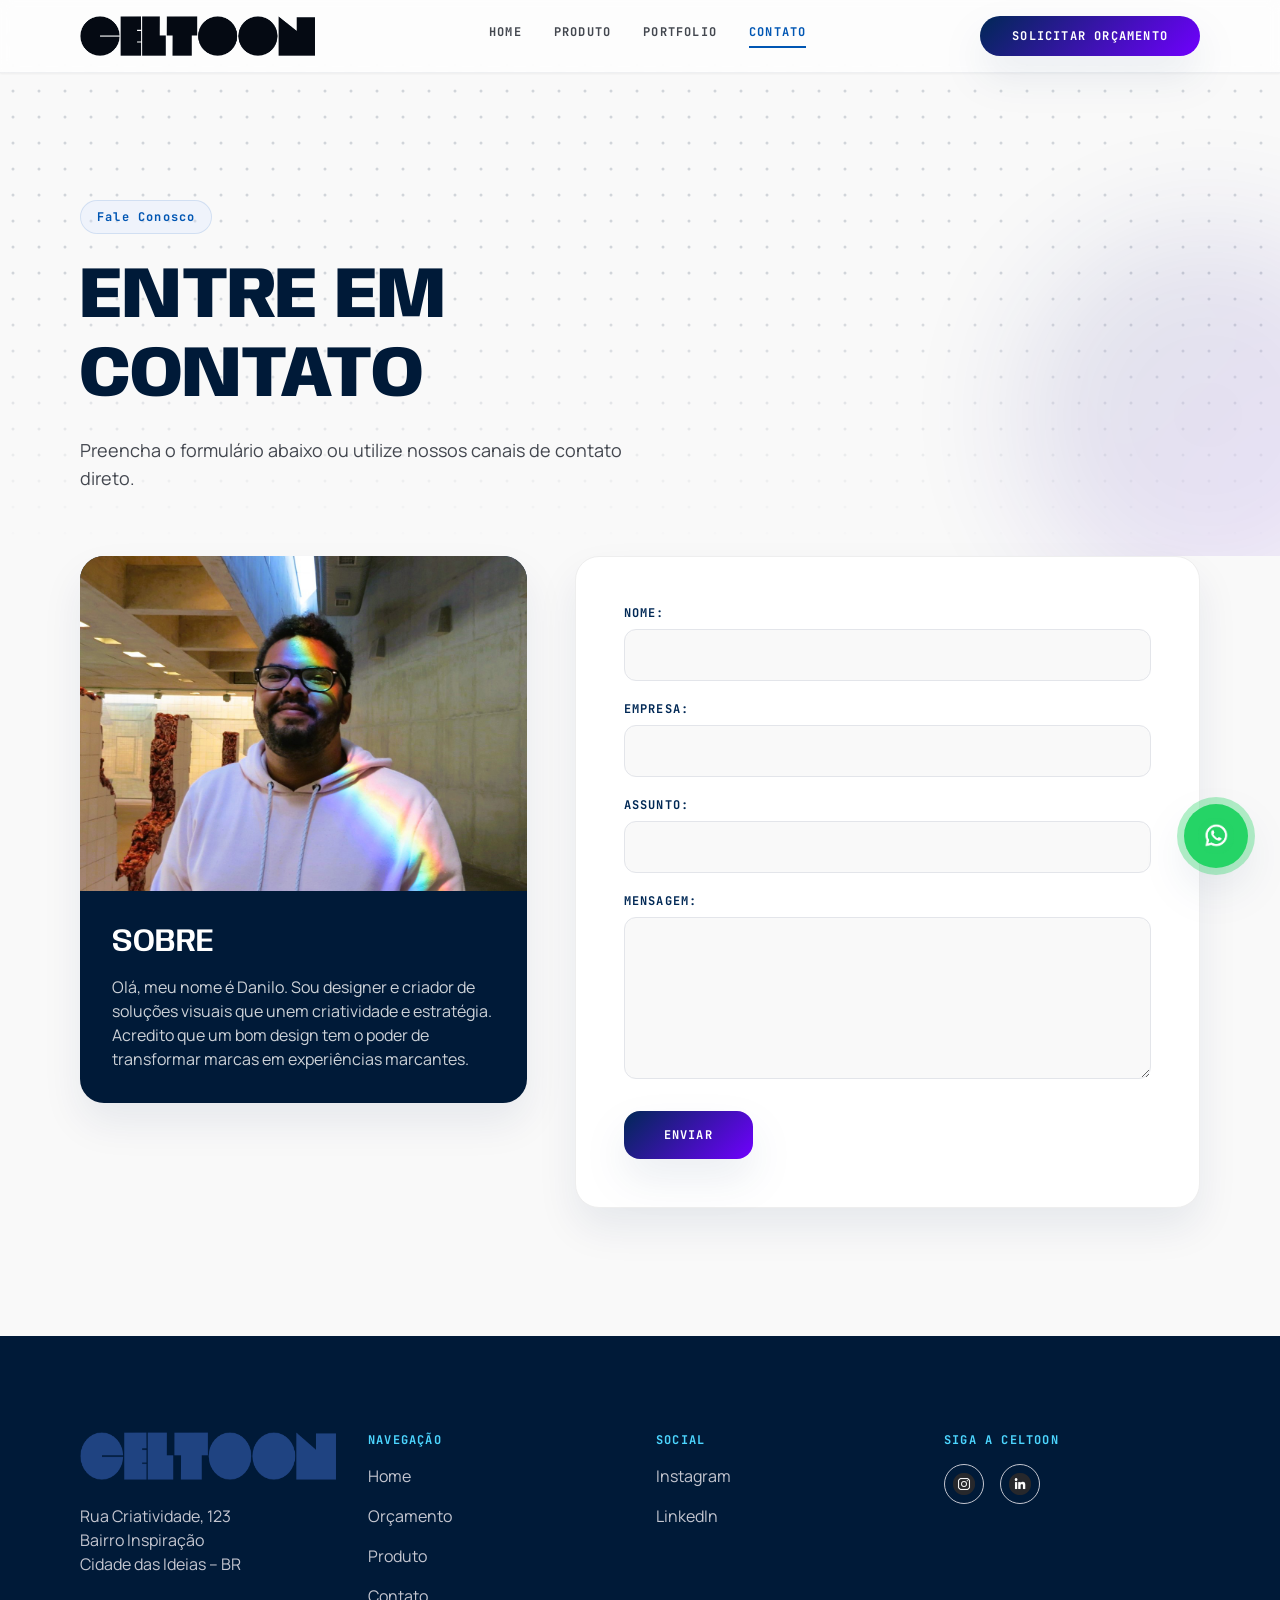
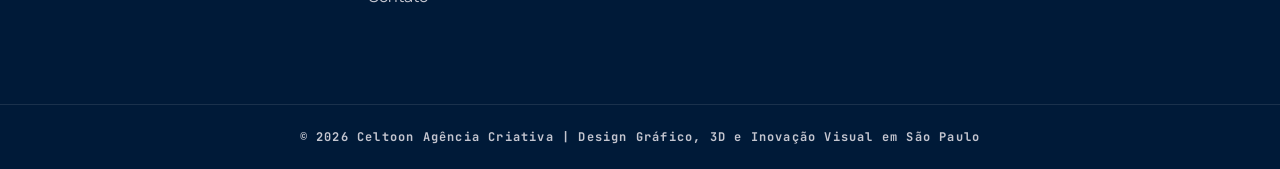
==== commit 71e3ef70: "Refine pages to match Figma prototype details - Interactive dot grid on all hero sections: dots fade" ====
--- a/contato.html
+++ b/contato.html
@@ -140,7 +140,7 @@
   </nav>
 
   <!-- HERO -->
-  <header class="page-hero">
+  <header class="page-hero" data-dots>
     <div class="container">
       <span class="badge mono-label">Fale Conosco</span>
       <h1>Entre em<br>Contato</h1>
--- a/assets/celtoon.css
+++ b/assets/celtoon.css
@@ -406,56 +406,95 @@
   color:#fff;
 }
 
-/* ---------- CTA SECTION (compartilhada) ---------- */
+/* ---------- CTA BOX (compartilhada) ---------- */
 .cta-section{
+  padding:32px var(--pad-x) 128px;
+}
+.cta-box{
   position:relative;
   overflow:hidden;
-  background: var(--grad);
-}
-.cta-section::before{
+  max-width: calc(var(--container) - (2 * var(--pad-x)));
+  margin:0 auto;
+  border-radius:48px;
+  background: linear-gradient(135deg, #001a38 0%, #0056b3 100%);
+  padding:96px 48px;
+  text-align:center;
+  color:#fff;
+  box-shadow: var(--shadow-card);
+}
+.cta-box::before{
   content:'';
   position:absolute;
   inset:0;
-  background: radial-gradient(circle at 70% 30%, rgba(255,255,255,0.18) 0%, transparent 60%);
+  background: radial-gradient(circle at 75% 20%, rgba(255,255,255,0.14) 0%, transparent 55%);
   pointer-events:none;
 }
-.cta-inner{
-  position:relative;
-  max-width: var(--container);
-  margin:0 auto;
-  padding:96px var(--pad-x);
-  display:flex;
-  align-items:center;
-  justify-content:space-between;
-  gap:48px;
-}
-.cta-inner h2{
+.cta-box h2{
+  position:relative;
   font-family: var(--font-display);
   font-variation-settings: "wdth" 100;
   font-weight:700;
-  font-size:48px;
-  line-height:56px;
-  color:#fff;
-  max-width:672px;
-  text-transform:uppercase;
-}
-.cta-inner .btn-white{
-  flex-shrink:0;
+  font-size: clamp(30px, 4vw, 44px);
+  line-height:1.2;
+  margin-bottom:20px;
+}
+.cta-box p{
+  position:relative;
+  font-size:16px;
+  line-height:26px;
+  color: rgba(255,255,255,0.75);
+  max-width:520px;
+  margin:0 auto 40px;
+}
+.cta-actions{
+  position:relative;
+  display:flex;
+  gap:16px;
+  justify-content:center;
+  flex-wrap:wrap;
+}
+.cta-btn-primary,
+.cta-btn-wpp{
+  display:inline-flex;
+  align-items:center;
+  gap:10px;
+  padding:14px 28px;
+  border-radius:10px;
+  transition: transform .3s ease, box-shadow .3s ease;
+}
+.cta-btn-primary{
   background:#fff;
   color: var(--navy-950);
-  font-family: var(--font-display);
-  font-variation-settings: "wdth" 100;
-  font-weight:400;
-  font-size:18px;
-  line-height:28px;
-  padding:20px 48px;
-  border-radius:9999px;
-  filter: drop-shadow(var(--shadow-drop));
-  transition: transform .3s ease;
-  text-transform:none;
-  letter-spacing:0;
-}
-.cta-inner .btn-white:hover{ transform: translateY(-3px); }
+  box-shadow: 0 10px 24px rgba(0,0,0,0.25);
+}
+.cta-btn-wpp{
+  background: rgba(255,255,255,0.96);
+  color: var(--navy-950);
+  border:1px solid rgba(255,255,255,0.5);
+}
+.cta-btn-primary:hover,
+.cta-btn-wpp:hover{
+  transform: translateY(-3px);
+  box-shadow: 0 16px 32px rgba(0,0,0,0.3);
+}
+.cta-btn-wpp svg{
+  width:16px;
+  height:16px;
+  fill:#25d366;
+  flex-shrink:0;
+}
+
+/* ---------- GRID DE PONTINHOS (hero) ---------- */
+.hero-dots{
+  position:absolute;
+  inset:0;
+  z-index:0;
+  pointer-events:none;
+}
+.page-hero .container{
+  position:relative;
+  z-index:1;
+}
 
 /* ==========================================================
    RESPONSIVO
@@ -463,8 +502,7 @@
 @media (max-width: 992px){
   :root{ --pad-x: 32px; }
   .section-title{ font-size:38px; line-height:46px; }
-  .cta-inner{ flex-direction:column; text-align:center; }
-  .cta-inner h2{ font-size:36px; line-height:44px; }
+  .cta-box{ padding:64px 32px; border-radius:36px; }
   .footer-top{ grid-template-columns: repeat(2, 1fr); padding-top:64px; padding-bottom:48px; }
 }
 
@@ -496,6 +534,10 @@
 
   .page-hero{ padding:140px 0 48px; }
 
+  .cta-section{ padding-bottom:80px; }
+  .cta-box{ padding:56px 24px; border-radius:28px; }
+  .cta-actions a{ width:100%; justify-content:center; }
+
   .footer-top{ grid-template-columns: 1fr; gap:40px; }
 
   .whatsapp-float{
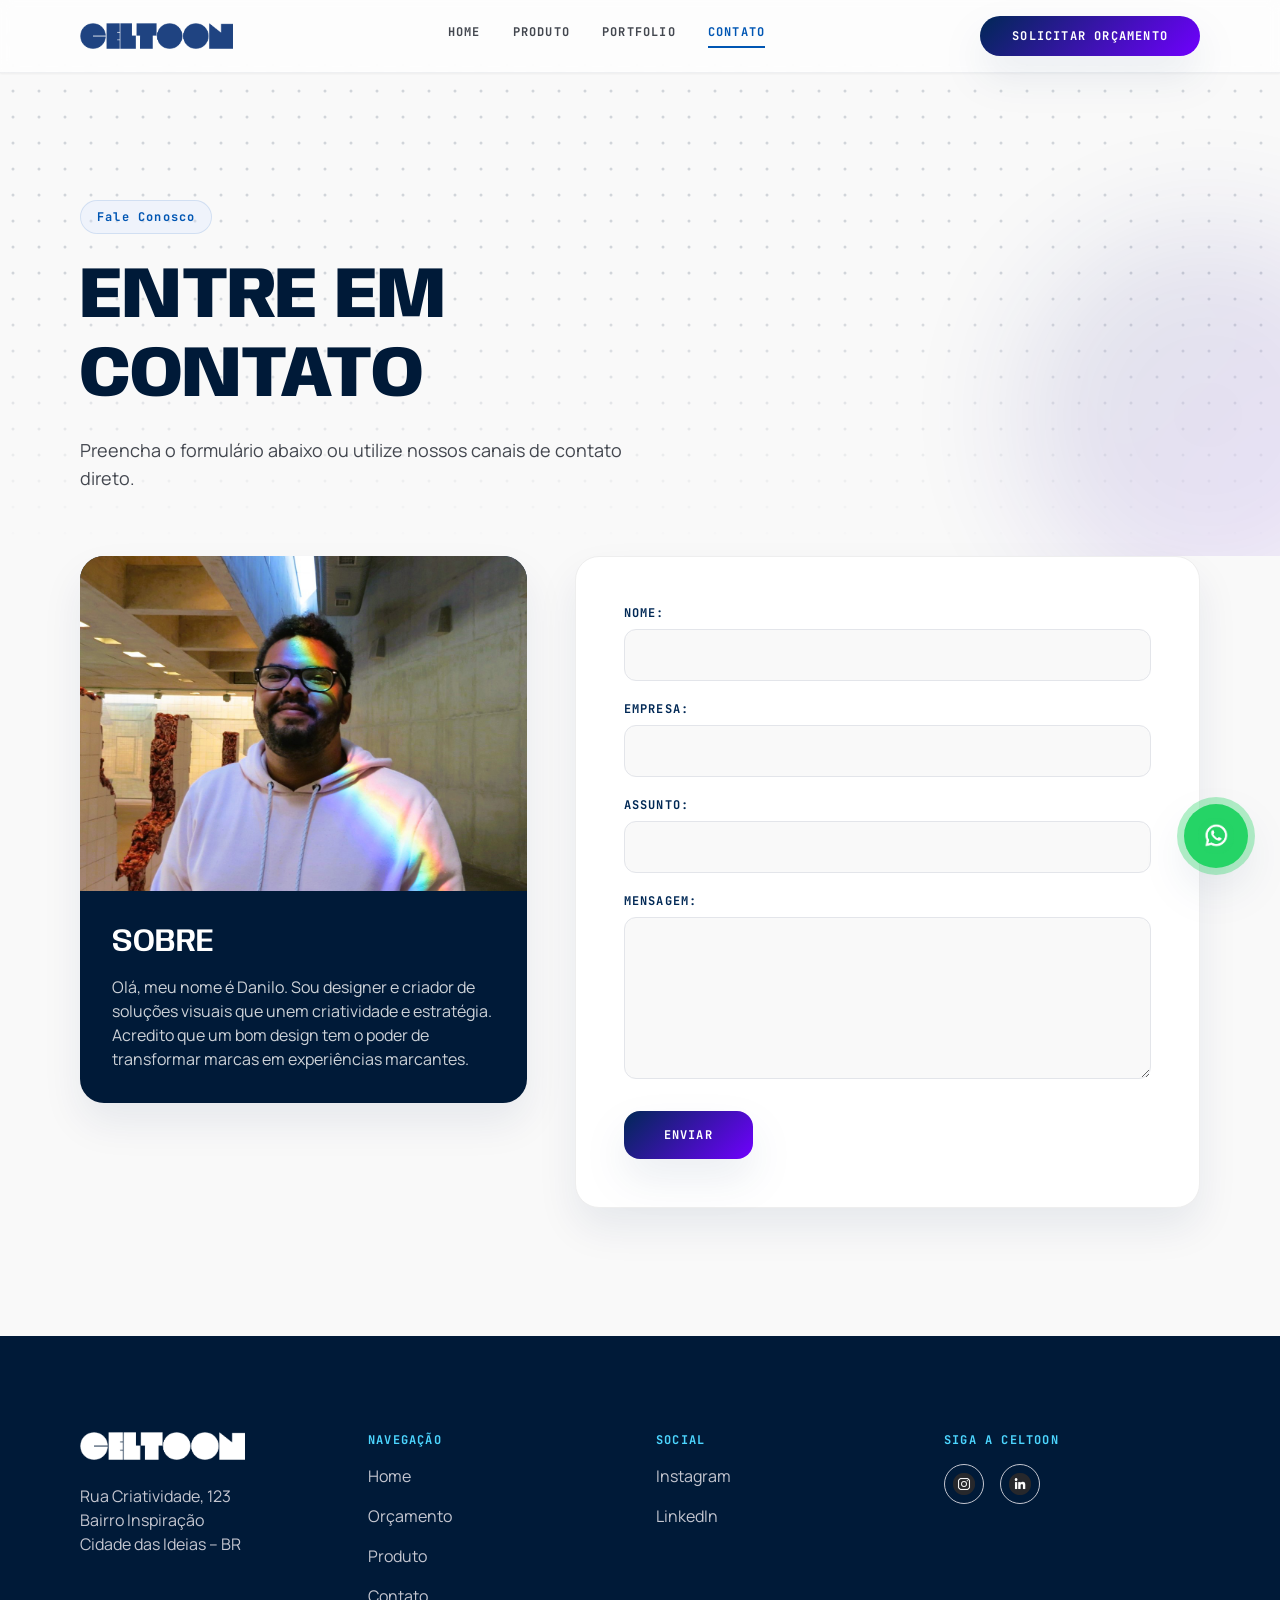
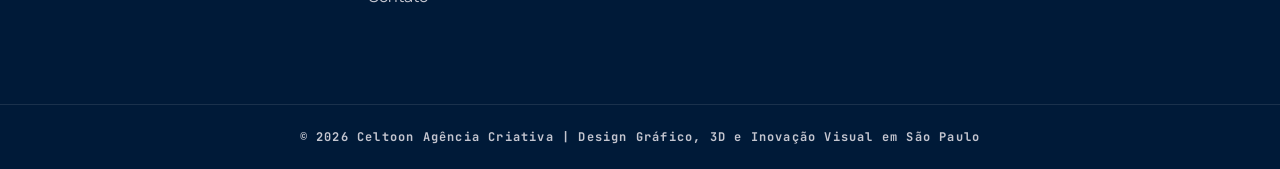
==== commit 5520b6a5: "Add cache-busting version to shared CSS/JS references Browsers were serving stale cached copies of a" ====
--- a/contato.html
+++ b/contato.html
@@ -19,7 +19,7 @@
   <link rel="preconnect" href="https://fonts.googleapis.com">
   <link rel="preconnect" href="https://fonts.gstatic.com" crossorigin>
   <link href="https://fonts.googleapis.com/css2?family=Anybody:wght@400;600;700;800&family=JetBrains+Mono:wght@700&family=Manrope:wght@400;500&display=swap" rel="stylesheet">
-  <link rel="stylesheet" href="assets/celtoon.css">
+  <link rel="stylesheet" href="assets/celtoon.css?v=2">
 
   <style>
   .contato-section{
@@ -212,6 +212,6 @@
   <!-- WHATSAPP -->
   <a href="https://wa.me/+5511994950389" class="whatsapp-float" target="_blank" rel="noopener" aria-label="Fale conosco pelo WhatsApp"><img src="whats2.png" alt="WhatsApp"></a>
 
-  <script src="assets/celtoon.js"></script>
+  <script src="assets/celtoon.js?v=2"></script>
 </body>
 </html>
--- a/assets/celtoon.css
+++ b/assets/celtoon.css
@@ -171,10 +171,8 @@
   gap:24px;
 }
 .navbar .logo img{
-  height:40px;
+  height:26px;
   width:auto;
-  /* logo original é branco — escurece para o navbar claro */
-  filter: brightness(0.15);
 }
 .nav-links{
   display:flex;
@@ -222,9 +220,11 @@
   gap:32px;
 }
 .footer .footer-brand img{
-  height:48px;
+  height:28px;
   width:auto;
   margin-bottom:24px;
+  /* logo é navy — converte para branco no rodapé escuro */
+  filter: brightness(0) invert(1);
 }
 .footer-brand p{
   max-width:320px;
